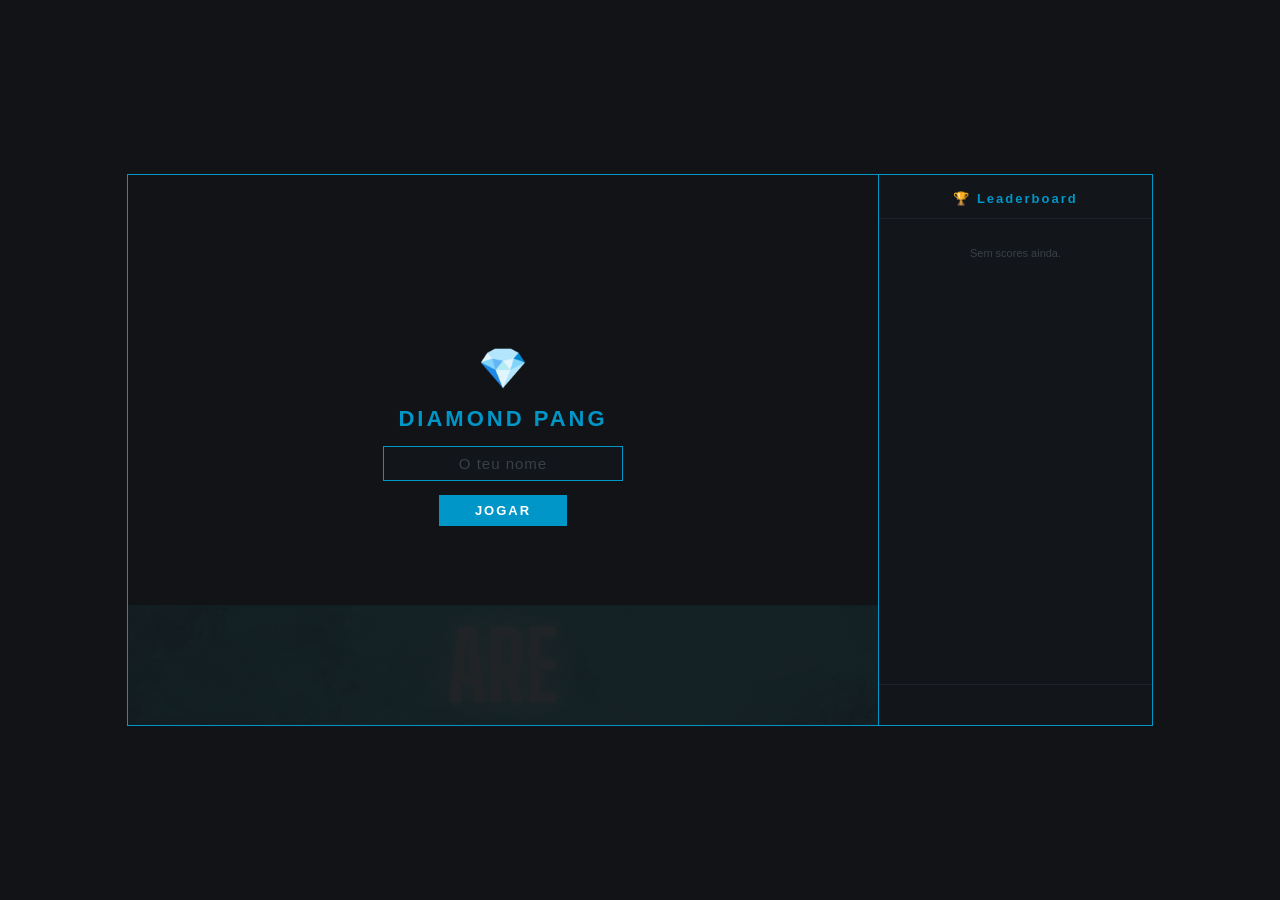
==== index.html @ 7ce00a70 "Diamond PANG - initial release" ====
<!DOCTYPE html>
<html lang="pt">
<head>
  <meta charset="UTF-8">
  <title>Diamond PANG</title>
  <link rel="stylesheet" href="style.css">
</head>
<body>
  <div id="page">

    <!-- JOGO -->
    <div id="game-section">
      <canvas id="canvas" width="750" height="430"></canvas>
      <div id="banner"><img src="DIAMOND.gif" alt=""></div>

      <!-- Overlay username (inicio) -->
      <div id="username-overlay">
        <div id="username-box">
          <div class="ub-logo">💎</div>
          <div class="ub-title">DIAMOND PANG</div>
          <input id="username-input" maxlength="16" placeholder="O teu nome" autocomplete="off" spellcheck="false">
          <button id="username-btn">JOGAR</button>
          <div id="username-error"></div>
        </div>
      </div>
    </div>

    <!-- LEADERBOARD -->
    <div id="lb-section">
      <div id="lb-title">🏆 Leaderboard</div>
      <div id="lb-list">
        <div class="lb-loading">A carregar...</div>
      </div>
      <div id="lb-footer">
        <div id="lb-player"></div>
      </div>
    </div>

  </div>
  <script src="game.js"></script>
</body>
</html>
---- style.css ----
* { margin: 0; padding: 0; box-sizing: border-box; font-family: 'Segoe UI', sans-serif; user-select: none; }

body {
  background: #111316;
  display: flex;
  justify-content: center;
  align-items: center;
  min-height: 100vh;
}

#page {
  display: flex;
  width: 1024px;
  height: 550px;
  outline: 1px solid #0096c7;
}

/* ── Secção do jogo ── */
#game-section {
  position: relative;
  width: 750px;
  flex-shrink: 0;
}

#canvas {
  display: block;
  background: #1a1d20;
}

#banner {
  height: 120px;
  overflow: hidden;
  border-top: 1px solid #0096c7;
}

#banner img {
  width: 100%;
  height: 100%;
  object-fit: cover;
}

/* ── Username overlay ── */
#username-overlay {
  position: absolute;
  inset: 0;
  background: rgba(17, 19, 22, 0.92);
  display: flex;
  align-items: center;
  justify-content: center;
  z-index: 10;
}

#username-overlay.hidden { display: none; }

#username-box {
  display: flex;
  flex-direction: column;
  align-items: center;
  gap: 14px;
}

.ub-logo { font-size: 40px; }

.ub-title {
  color: #0096c7;
  font-size: 22px;
  font-weight: 700;
  letter-spacing: 3px;
}

#username-input {
  background: #12151a;
  border: 1px solid #0096c7;
  color: #e3e5e7;
  font-size: 15px;
  padding: 8px 16px;
  width: 240px;
  text-align: center;
  letter-spacing: 1px;
  outline: none;
}

#username-input::placeholder { color: #3a4048; }

#username-btn {
  background: #0096c7;
  border: none;
  color: #fff;
  font-size: 13px;
  font-weight: 700;
  letter-spacing: 2px;
  padding: 8px 36px;
  cursor: pointer;
  transition: background 0.15s;
}

#username-btn:hover { background: #00b4e8; }

#username-error {
  color: #ff4d4d;
  font-size: 11px;
  min-height: 16px;
}

/* ── Leaderboard ── */
#lb-section {
  width: 274px;
  background: #12151a;
  border-left: 1px solid #0096c7;
  display: flex;
  flex-direction: column;
}

#lb-title {
  color: #0096c7;
  font-size: 13px;
  font-weight: 700;
  letter-spacing: 2px;
  text-align: center;
  padding: 16px 0 12px;
  border-bottom: 1px solid #1e2228;
}

#lb-list {
  flex: 1;
  overflow-y: auto;
  padding: 8px 0;
}

.lb-loading {
  color: #3a4048;
  font-size: 11px;
  text-align: center;
  padding: 20px;
}

.lb-entry {
  display: flex;
  align-items: center;
  padding: 7px 16px;
  gap: 10px;
  border-bottom: 1px solid #1a1d20;
  transition: background 0.1s;
}

.lb-entry.highlight { background: #0d1f2d; }

.lb-pos {
  color: #3a4048;
  font-size: 11px;
  width: 18px;
  text-align: right;
  flex-shrink: 0;
}

.lb-pos.gold   { color: #f5c518; }
.lb-pos.silver { color: #a8a9ad; }
.lb-pos.bronze { color: #cd7f32; }

.lb-name {
  color: #e3e5e7;
  font-size: 12px;
  flex: 1;
  overflow: hidden;
  text-overflow: ellipsis;
  white-space: nowrap;
}

.lb-score {
  color: #0096c7;
  font-size: 12px;
  font-weight: 700;
  flex-shrink: 0;
}

#lb-footer {
  border-top: 1px solid #1e2228;
  padding: 12px 16px;
}

#lb-player {
  color: #69737e;
  font-size: 11px;
  text-align: center;
  min-height: 16px;
}
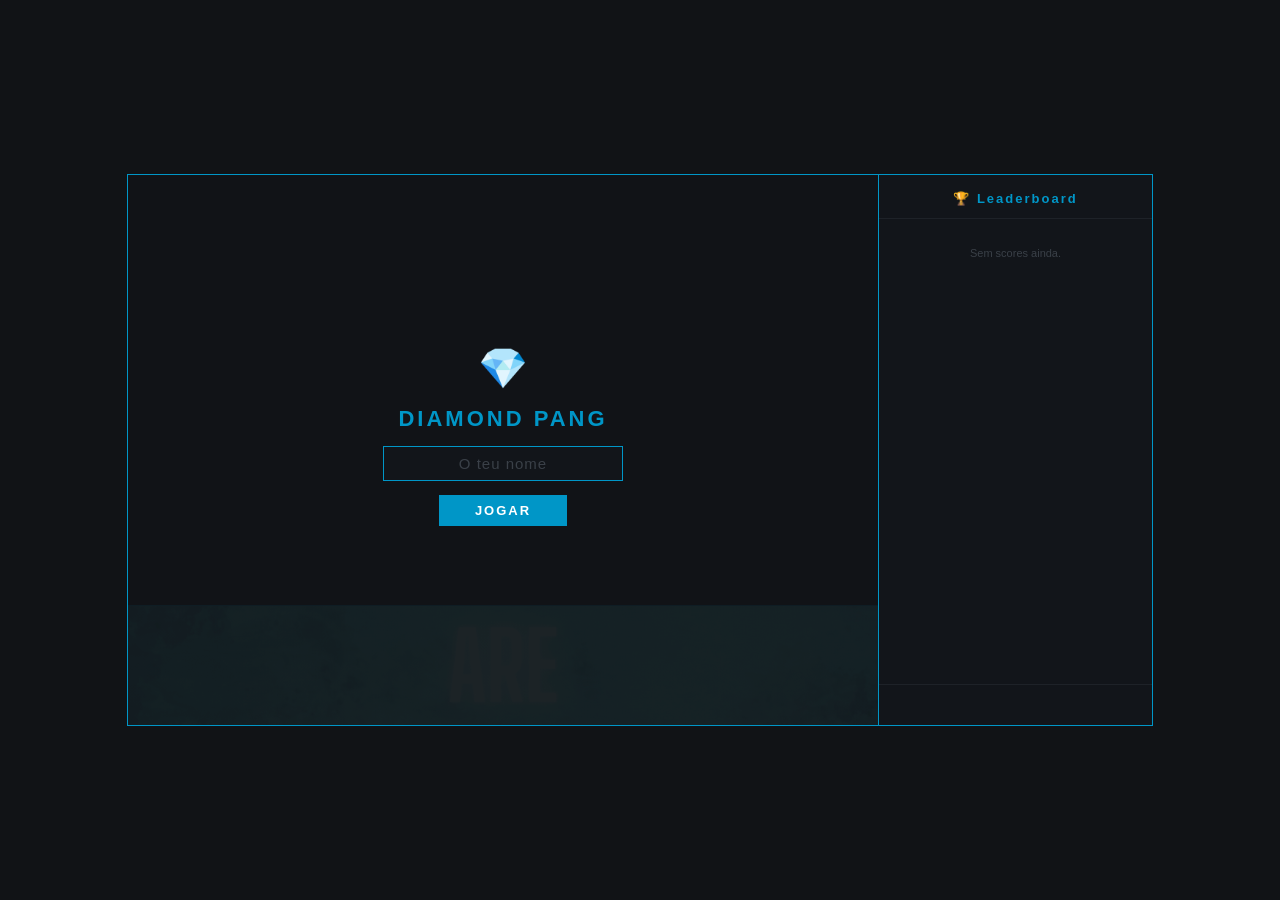
==== commit 974450cd: "add mobile touch controls + responsive layout" ====
--- a/index.html
+++ b/index.html
@@ -2,6 +2,7 @@
 <html lang="pt">
 <head>
   <meta charset="UTF-8">
+  <meta name="viewport" content="width=device-width, initial-scale=1.0">
   <title>Diamond PANG</title>
   <link rel="stylesheet" href="style.css">
 </head>
--- a/style.css
+++ b/style.css
@@ -6,6 +6,27 @@
   justify-content: center;
   align-items: center;
   min-height: 100vh;
+  overflow: hidden;
+}
+
+@media (max-width: 1024px) {
+  body { align-items: flex-start; overflow-y: auto; }
+  #page {
+    flex-direction: column;
+    width: 100vw;
+    height: auto;
+    outline: none;
+  }
+  #game-section { width: 100vw; }
+  #canvas { width: 100vw; height: auto; }
+  #banner { height: 60px; }
+  #lb-section {
+    width: 100vw;
+    border-left: none;
+    border-top: 1px solid #0096c7;
+    height: auto;
+  }
+  #lb-list { max-height: 220px; }
 }
 
 #page {
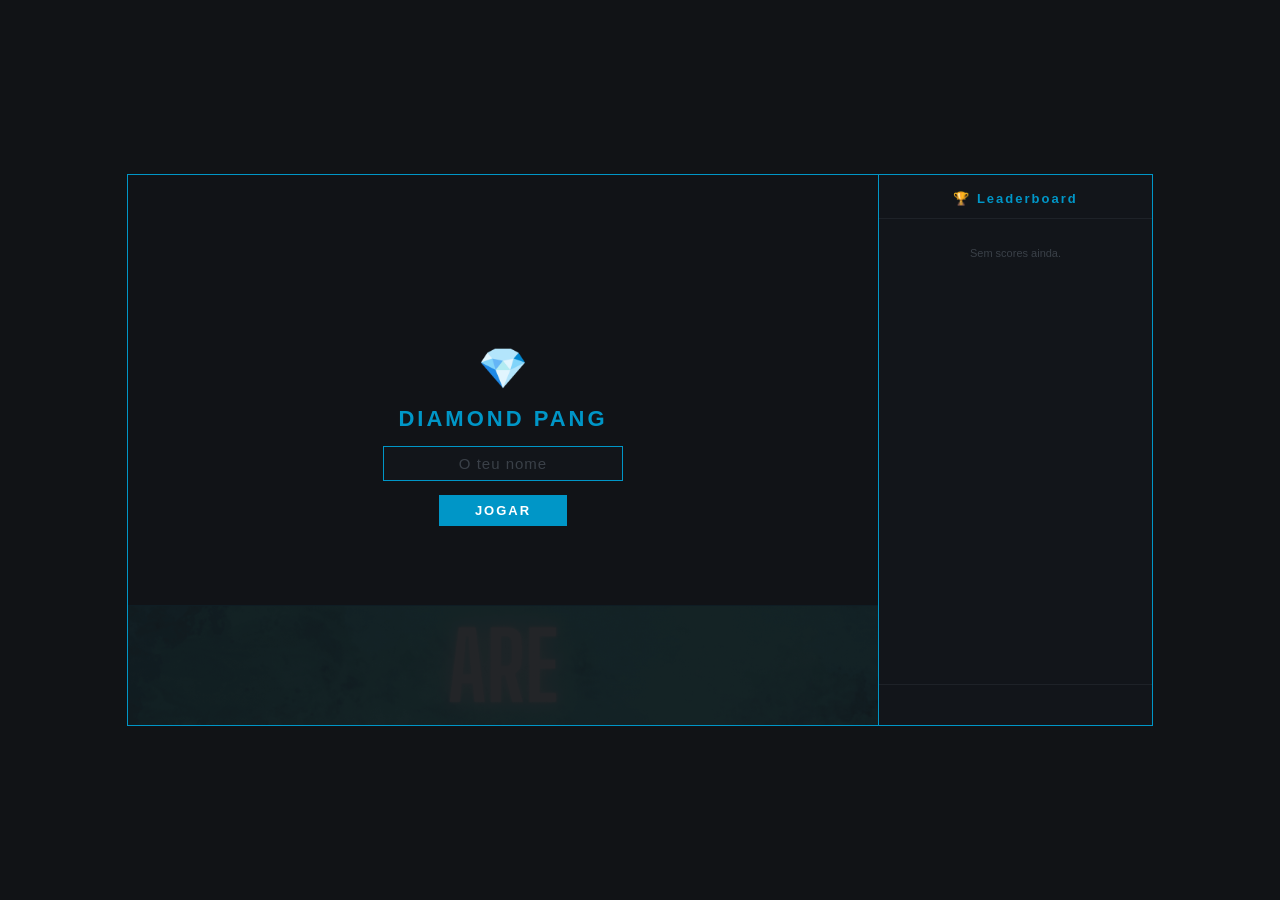
==== commit efd50c3e: "Revert "add mobile touch controls + responsive layout" This reverts commit 974450cd4bcf3ea62b9e7bc44" ====
--- a/index.html
+++ b/index.html
@@ -2,7 +2,6 @@
 <html lang="pt">
 <head>
   <meta charset="UTF-8">
-  <meta name="viewport" content="width=device-width, initial-scale=1.0">
   <title>Diamond PANG</title>
   <link rel="stylesheet" href="style.css">
 </head>
--- a/style.css
+++ b/style.css
@@ -6,27 +6,6 @@
   justify-content: center;
   align-items: center;
   min-height: 100vh;
-  overflow: hidden;
-}
-
-@media (max-width: 1024px) {
-  body { align-items: flex-start; overflow-y: auto; }
-  #page {
-    flex-direction: column;
-    width: 100vw;
-    height: auto;
-    outline: none;
-  }
-  #game-section { width: 100vw; }
-  #canvas { width: 100vw; height: auto; }
-  #banner { height: 60px; }
-  #lb-section {
-    width: 100vw;
-    border-left: none;
-    border-top: 1px solid #0096c7;
-    height: auto;
-  }
-  #lb-list { max-height: 220px; }
 }
 
 #page {
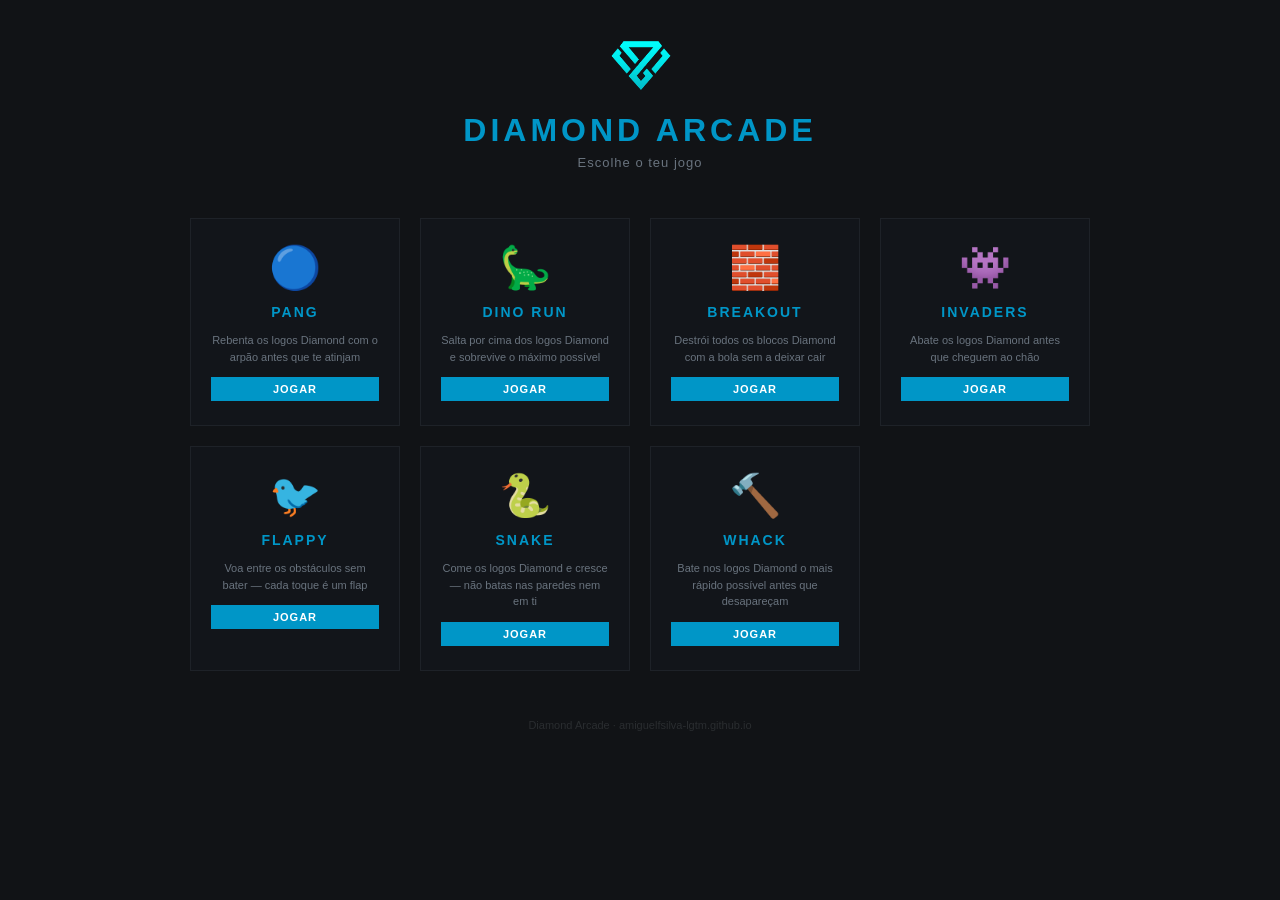
==== commit b522bc77: "Diamond Arcade - hub + 7 games" ====
--- a/index.html
+++ b/index.html
@@ -2,41 +2,78 @@
 <html lang="pt">
 <head>
   <meta charset="UTF-8">
-  <title>Diamond PANG</title>
-  <link rel="stylesheet" href="style.css">
+  <meta name="viewport" content="width=device-width, initial-scale=1.0">
+  <title>Diamond Arcade</title>
+  <style>
+    * { margin:0; padding:0; box-sizing:border-box; font-family:'Segoe UI',sans-serif; }
+    body { background:#111316; color:#e3e5e7; min-height:100vh; display:flex; flex-direction:column; align-items:center; padding:40px 20px; }
+    .hub-header { text-align:center; margin-bottom:48px; }
+    .hub-logo { width:64px; margin-bottom:16px; }
+    .hub-title { color:#0096c7; font-size:32px; font-weight:700; letter-spacing:4px; }
+    .hub-sub { color:#69737e; font-size:13px; margin-top:6px; letter-spacing:1px; }
+    .games-grid { display:grid; grid-template-columns:repeat(auto-fill,minmax(200px,1fr)); gap:20px; width:100%; max-width:900px; }
+    .game-card { background:#12151a; border:1px solid #1e2228; padding:24px 20px; display:flex; flex-direction:column; align-items:center; gap:12px; cursor:pointer; transition:border-color .15s, transform .1s; text-decoration:none; color:inherit; }
+    .game-card:hover { border-color:#0096c7; transform:translateY(-2px); }
+    .game-icon { font-size:42px; }
+    .game-name { color:#0096c7; font-size:14px; font-weight:700; letter-spacing:2px; }
+    .game-desc { color:#69737e; font-size:11px; text-align:center; line-height:1.5; }
+    .game-btn { background:#0096c7; color:#fff; border:none; padding:6px 20px; font-size:11px; font-weight:700; letter-spacing:1px; cursor:pointer; width:100%; }
+    .game-btn:hover { background:#00b4e8; }
+    .hub-footer { margin-top:48px; color:#2a2d30; font-size:11px; }
+  </style>
 </head>
 <body>
-  <div id="page">
+  <div class="hub-header">
+    <img class="hub-logo" src="assets/mainlogo.png" alt="">
+    <div class="hub-title">DIAMOND ARCADE</div>
+    <div class="hub-sub">Escolhe o teu jogo</div>
+  </div>
 
-    <!-- JOGO -->
-    <div id="game-section">
-      <canvas id="canvas" width="750" height="430"></canvas>
-      <div id="banner"><img src="DIAMOND.gif" alt=""></div>
+  <div class="games-grid">
+    <a class="game-card" href="pang/">
+      <div class="game-icon">🔵</div>
+      <div class="game-name">PANG</div>
+      <div class="game-desc">Rebenta os logos Diamond com o arpão antes que te atinjam</div>
+      <button class="game-btn">JOGAR</button>
+    </a>
+    <a class="game-card" href="dino/">
+      <div class="game-icon">🦕</div>
+      <div class="game-name">DINO RUN</div>
+      <div class="game-desc">Salta por cima dos logos Diamond e sobrevive o máximo possível</div>
+      <button class="game-btn">JOGAR</button>
+    </a>
+    <a class="game-card" href="breakout/">
+      <div class="game-icon">🧱</div>
+      <div class="game-name">BREAKOUT</div>
+      <div class="game-desc">Destrói todos os blocos Diamond com a bola sem a deixar cair</div>
+      <button class="game-btn">JOGAR</button>
+    </a>
+    <a class="game-card" href="invaders/">
+      <div class="game-icon">👾</div>
+      <div class="game-name">INVADERS</div>
+      <div class="game-desc">Abate os logos Diamond antes que cheguem ao chão</div>
+      <button class="game-btn">JOGAR</button>
+    </a>
+    <a class="game-card" href="flappy/">
+      <div class="game-icon">🐦</div>
+      <div class="game-name">FLAPPY</div>
+      <div class="game-desc">Voa entre os obstáculos sem bater — cada toque é um flap</div>
+      <button class="game-btn">JOGAR</button>
+    </a>
+    <a class="game-card" href="snake/">
+      <div class="game-icon">🐍</div>
+      <div class="game-name">SNAKE</div>
+      <div class="game-desc">Come os logos Diamond e cresce — não batas nas paredes nem em ti</div>
+      <button class="game-btn">JOGAR</button>
+    </a>
+    <a class="game-card" href="whack/">
+      <div class="game-icon">🔨</div>
+      <div class="game-name">WHACK</div>
+      <div class="game-desc">Bate nos logos Diamond o mais rápido possível antes que desapareçam</div>
+      <button class="game-btn">JOGAR</button>
+    </a>
+  </div>
 
-      <!-- Overlay username (inicio) -->
-      <div id="username-overlay">
-        <div id="username-box">
-          <div class="ub-logo">💎</div>
-          <div class="ub-title">DIAMOND PANG</div>
-          <input id="username-input" maxlength="16" placeholder="O teu nome" autocomplete="off" spellcheck="false">
-          <button id="username-btn">JOGAR</button>
-          <div id="username-error"></div>
-        </div>
-      </div>
-    </div>
-
-    <!-- LEADERBOARD -->
-    <div id="lb-section">
-      <div id="lb-title">🏆 Leaderboard</div>
-      <div id="lb-list">
-        <div class="lb-loading">A carregar...</div>
-      </div>
-      <div id="lb-footer">
-        <div id="lb-player"></div>
-      </div>
-    </div>
-
-  </div>
-  <script src="game.js"></script>
+  <div class="hub-footer">Diamond Arcade · amiguelfsilva-lgtm.github.io</div>
 </body>
 </html>
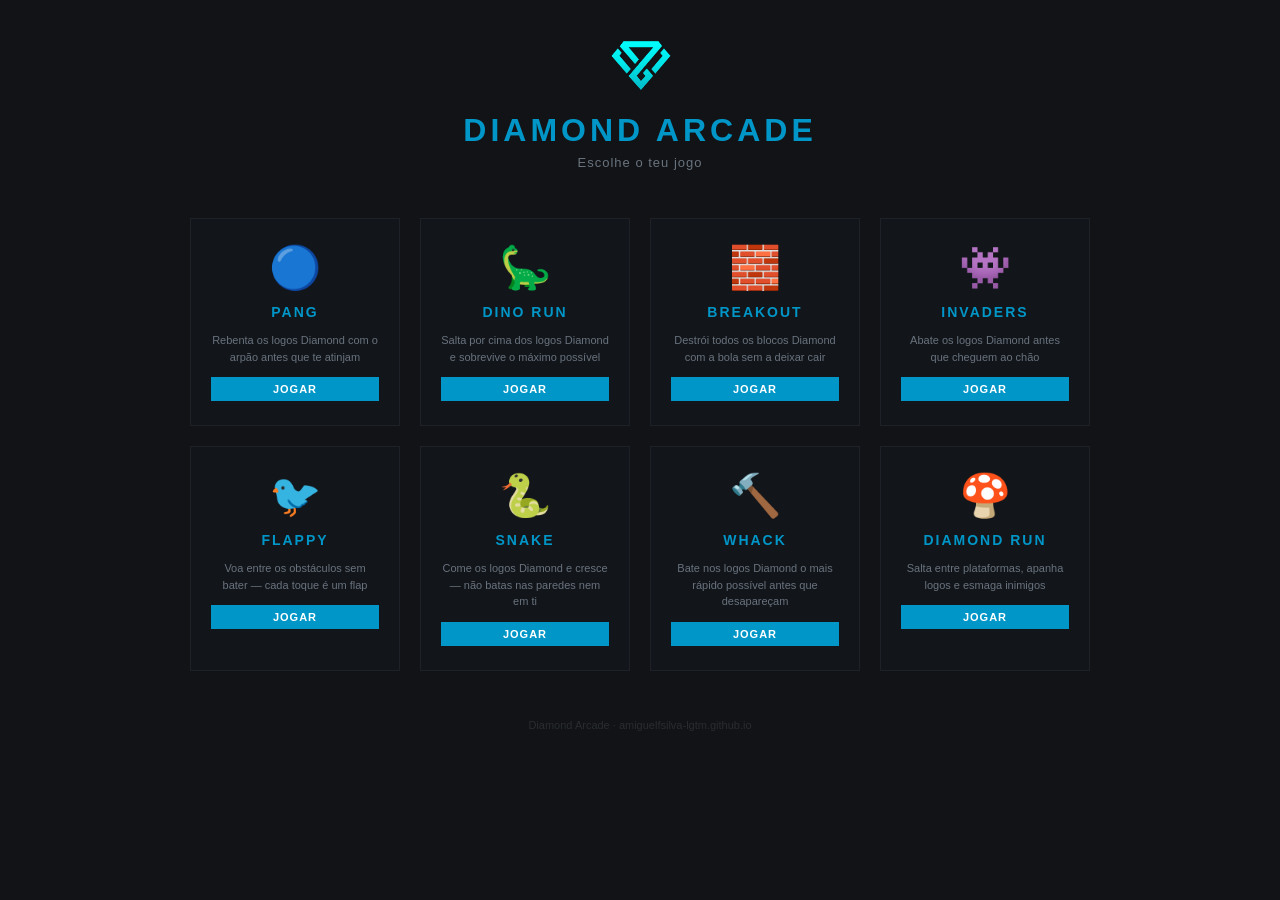
==== commit c940a7fc: "add Diamond Run (Mario-style platformer)" ====
--- a/index.html
+++ b/index.html
@@ -72,6 +72,12 @@
       <div class="game-desc">Bate nos logos Diamond o mais rápido possível antes que desapareçam</div>
       <button class="game-btn">JOGAR</button>
     </a>
+    <a class="game-card" href="mario/">
+      <div class="game-icon">🍄</div>
+      <div class="game-name">DIAMOND RUN</div>
+      <div class="game-desc">Salta entre plataformas, apanha logos e esmaga inimigos</div>
+      <button class="game-btn">JOGAR</button>
+    </a>
   </div>
 
   <div class="hub-footer">Diamond Arcade · amiguelfsilva-lgtm.github.io</div>
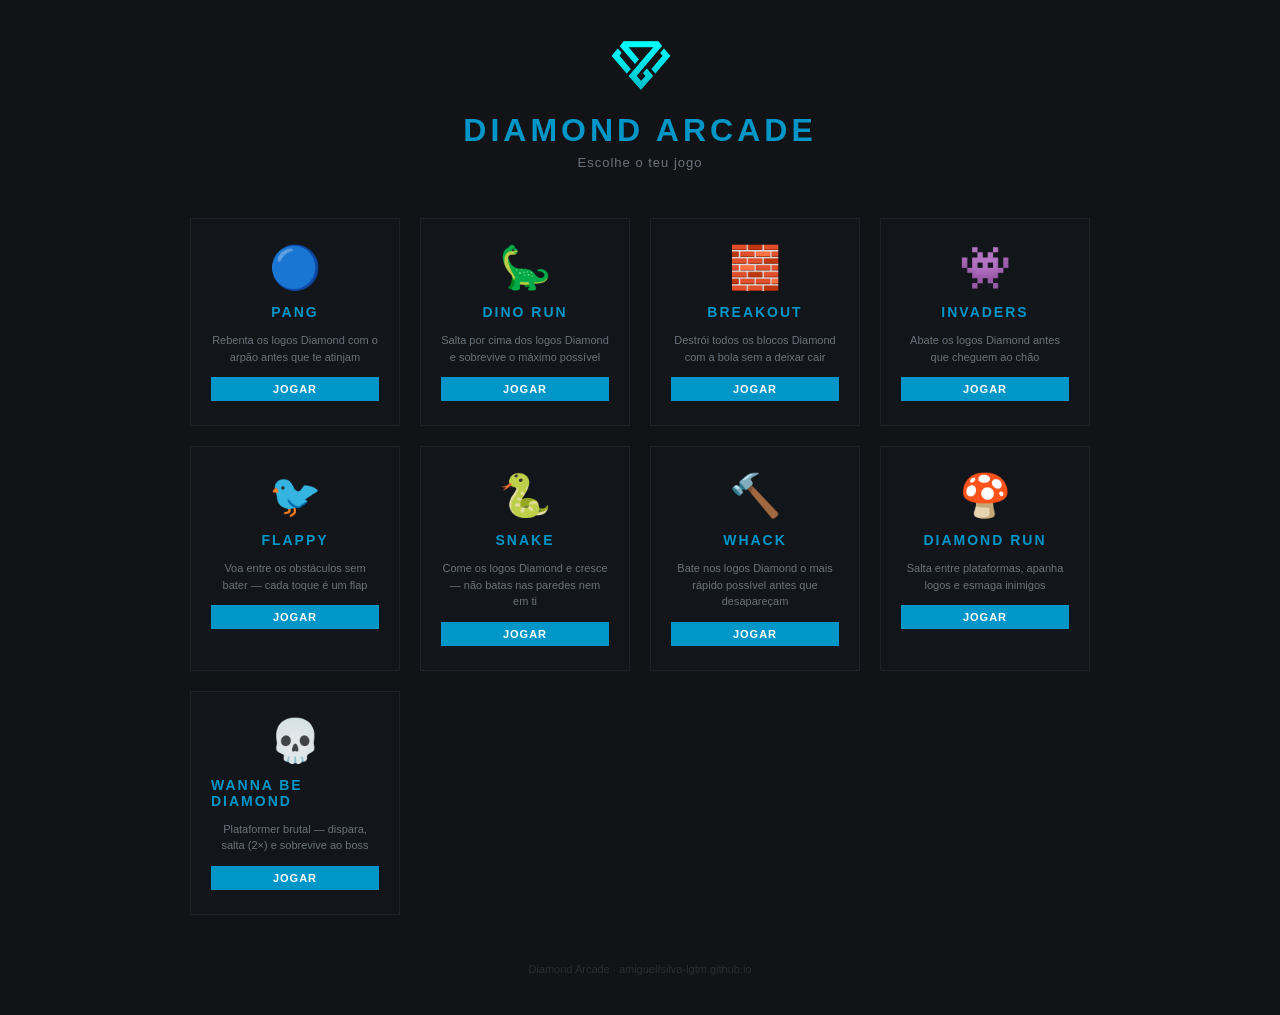
==== commit dc7c6f54: "Novo jogo: Wanna Be Diamond (Boshy-style) - Plataformer brutal com morte instantânea e respawn em ch" ====
--- a/index.html
+++ b/index.html
@@ -78,6 +78,12 @@
       <div class="game-desc">Salta entre plataformas, apanha logos e esmaga inimigos</div>
       <button class="game-btn">JOGAR</button>
     </a>
+    <a class="game-card" href="boshy/">
+      <div class="game-icon">💀</div>
+      <div class="game-name">WANNA BE DIAMOND</div>
+      <div class="game-desc">Plataformer brutal — dispara, salta (2×) e sobrevive ao boss</div>
+      <button class="game-btn">JOGAR</button>
+    </a>
   </div>
 
   <div class="hub-footer">Diamond Arcade · amiguelfsilva-lgtm.github.io</div>
